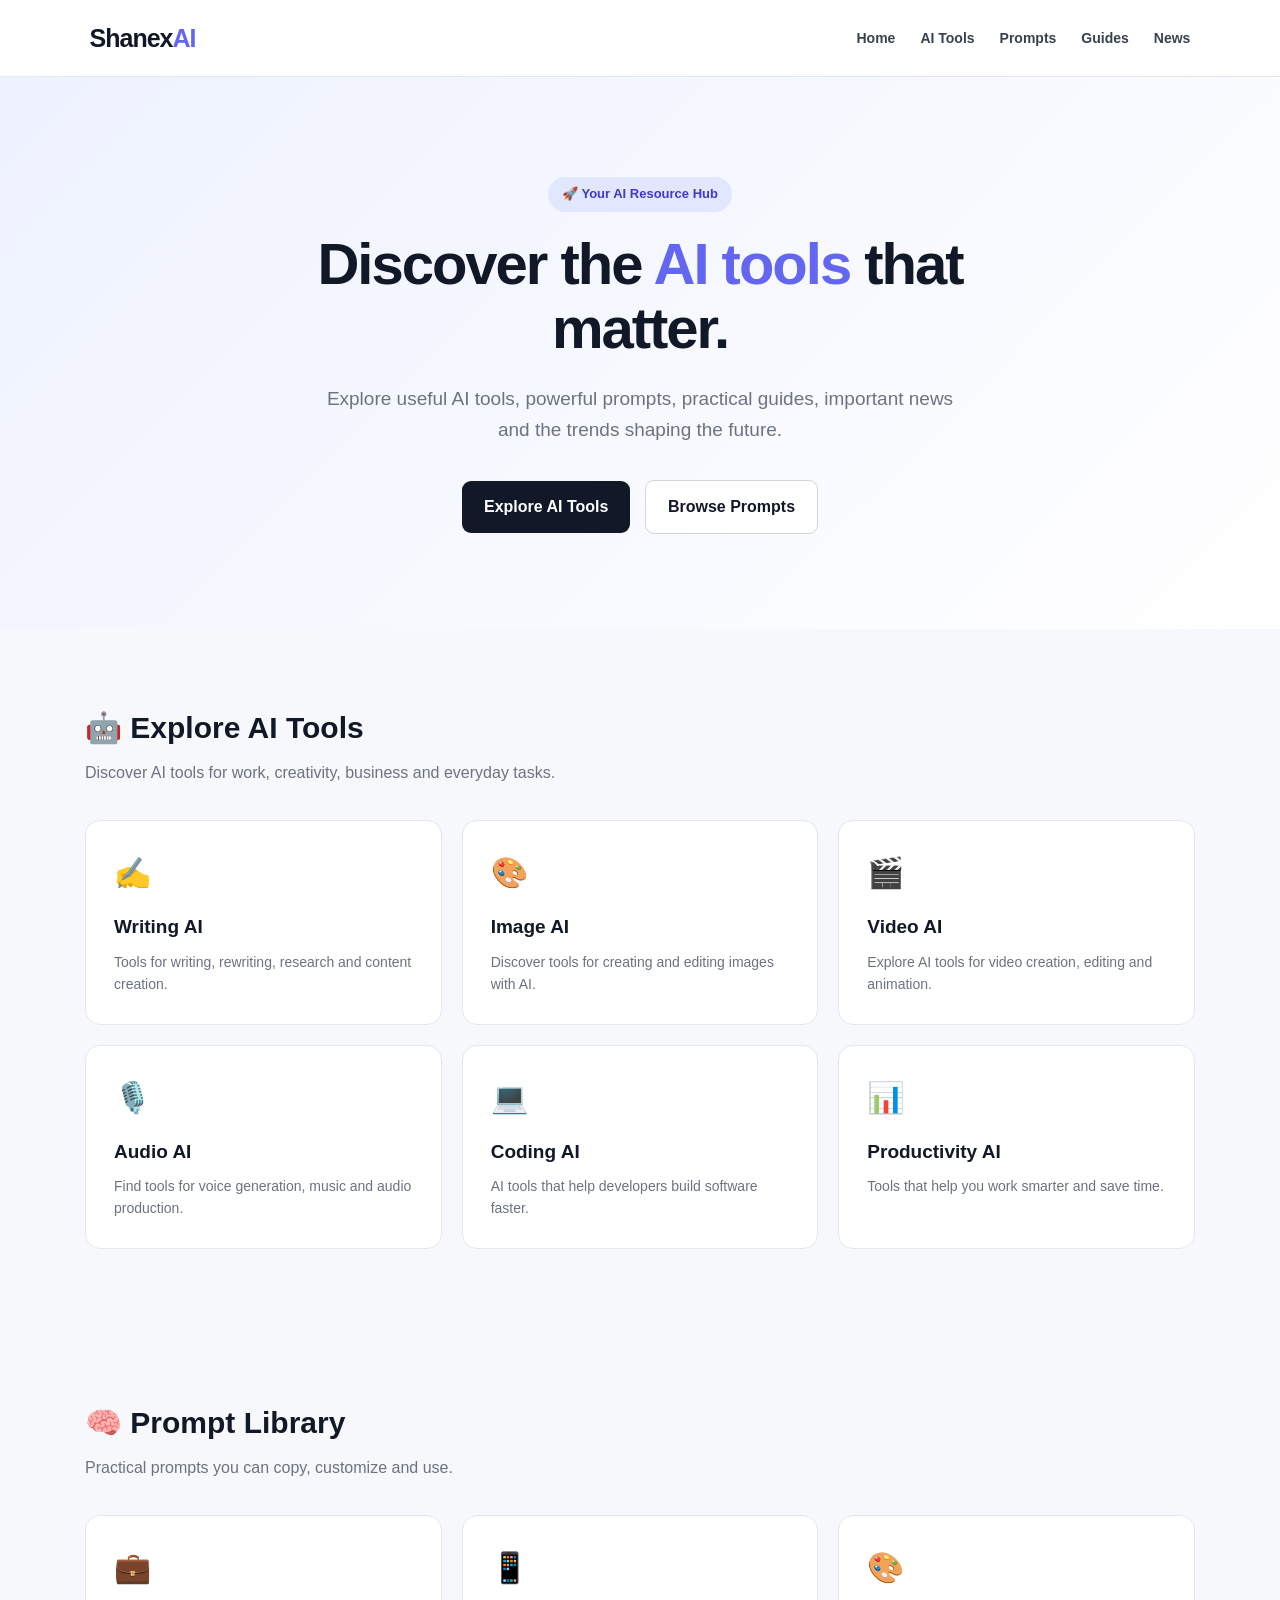
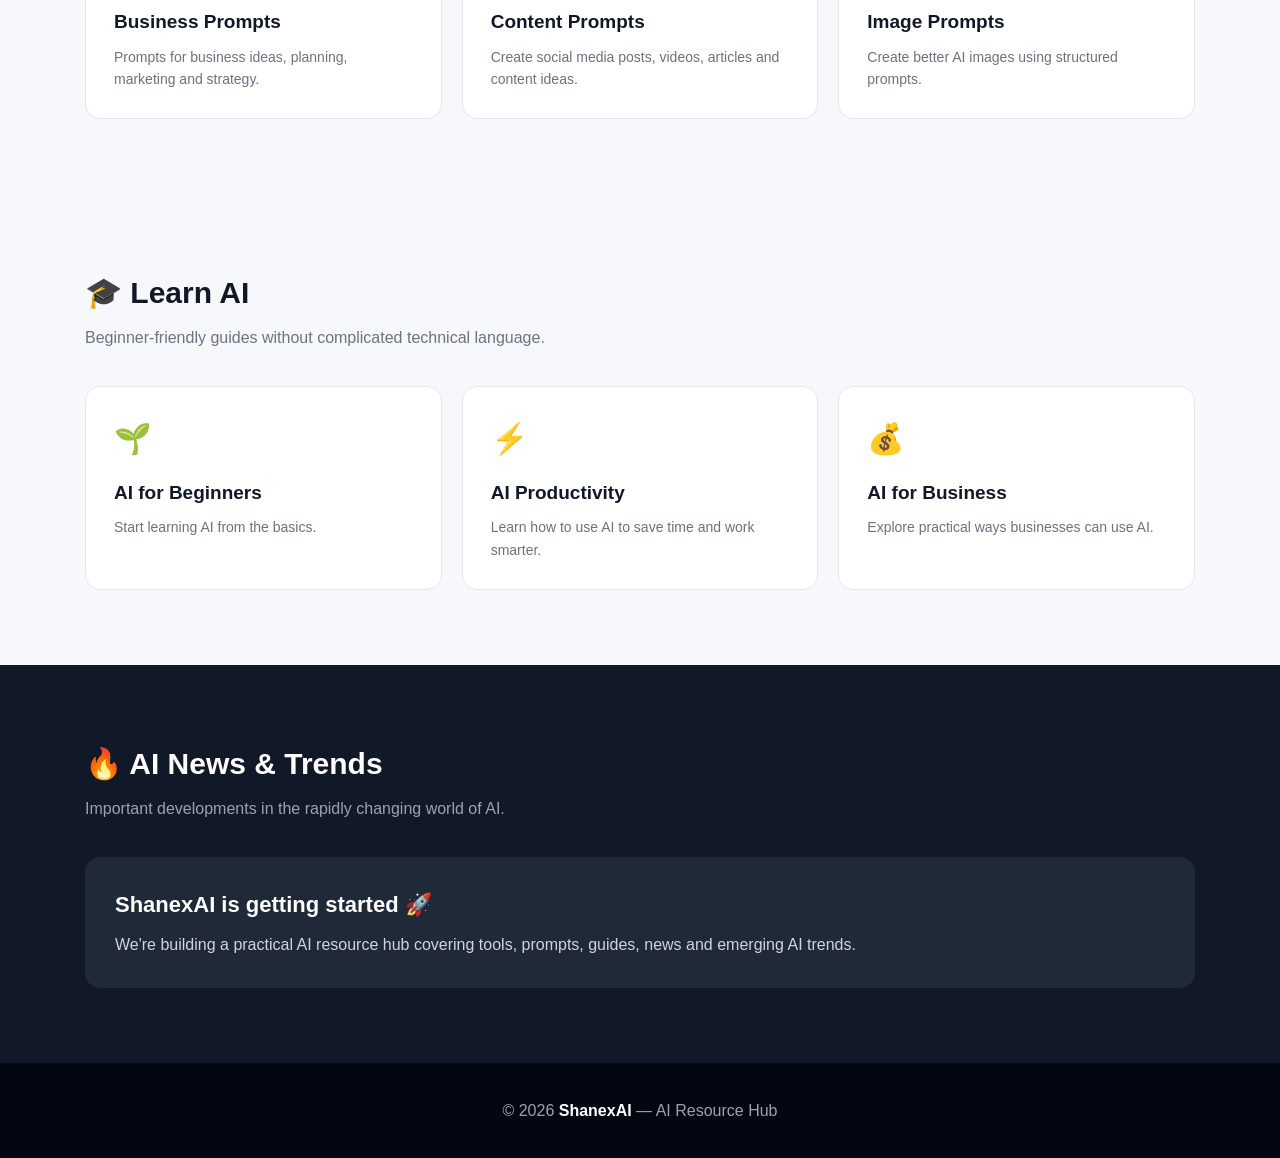
==== index.html @ 74b12514 "Update index.html" ====
<!DOCTYPE html>
<html lang="en">

<head>

    <meta charset="UTF-8">

    <meta name="viewport" content="width=device-width, initial-scale=1.0">

    <title>ShanexAI — AI Resource Hub</title>

    <meta name="description"
        content="ShanexAI is an AI resource hub for discovering AI tools, prompts, guides, news and trends.">

    <style>

        * {
            box-sizing: border-box;
            margin: 0;
            padding: 0;
        }

        body {
            font-family: Arial, Helvetica, sans-serif;
            background: #f7f8fc;
            color: #111827;
            line-height: 1.6;
        }

        /* =========================
           HEADER
        ========================= */

        header {
            background: #ffffff;
            border-bottom: 1px solid #e5e7eb;
            padding: 18px 7%;
            display: flex;
            align-items: center;
            justify-content: space-between;
            position: sticky;
            top: 0;
            z-index: 100;
        }

        .logo {
            font-size: 25px;
            font-weight: 800;
            letter-spacing: -1px;
        }

        .logo span {
            color: #6366f1;
        }

        nav {
            display: flex;
            gap: 25px;
        }

        nav a {
            text-decoration: none;
            color: #374151;
            font-size: 14px;
            font-weight: 600;
        }

        nav a:hover {
            color: #6366f1;
        }


        /* =========================
           HERO
        ========================= */

        .hero {
            text-align: center;
            padding: 100px 20px 90px;
            background: linear-gradient(135deg, #eef2ff, #ffffff);
        }

        .hero-label {
            display: inline-block;
            background: #e0e7ff;
            color: #4338ca;
            padding: 7px 14px;
            border-radius: 30px;
            font-size: 13px;
            font-weight: 700;
            margin-bottom: 20px;
        }

        .hero h1 {
            font-size: 58px;
            line-height: 1.1;
            letter-spacing: -2px;
            max-width: 800px;
            margin: auto;
        }

        .hero h1 span {
            color: #6366f1;
        }

        .hero p {
            max-width: 650px;
            margin: 25px auto;
            font-size: 19px;
            color: #6b7280;
        }

        .hero-buttons {
            margin-top: 30px;
        }

        .button {
            display: inline-block;
            padding: 13px 22px;
            border-radius: 9px;
            text-decoration: none;
            font-weight: 700;
            margin: 5px;
        }

        .button-primary {
            background: #111827;
            color: white;
        }

        .button-secondary {
            background: white;
            color: #111827;
            border: 1px solid #d1d5db;
        }


        /* =========================
           GENERAL SECTIONS
        ========================= */

        .section {
            max-width: 1150px;
            margin: auto;
            padding: 75px 20px;
        }

        .section-header {
            margin-bottom: 35px;
        }

        .section-header h2 {
            font-size: 30px;
            margin-bottom: 8px;
        }

        .section-header p {
            color: #6b7280;
        }


        /* =========================
           CARDS
        ========================= */

        .cards {
            display: grid;
            grid-template-columns: repeat(3, 1fr);
            gap: 20px;
        }

        .card {
            background: white;
            padding: 28px;
            border-radius: 15px;
            border: 1px solid #e5e7eb;
            transition: 0.2s;
        }

        .card:hover {
            transform: translateY(-4px);
            box-shadow: 0 10px 30px rgba(0,0,0,0.08);
        }

        .icon {
            font-size: 30px;
            margin-bottom: 15px;
        }

        .card h3 {
            margin-bottom: 8px;
            font-size: 19px;
        }

        .card p {
            color: #6b7280;
            font-size: 14px;
        }


        /* =========================
           FEATURED SECTION
        ========================= */

        .featured {
            background: #111827;
            color: white;
        }

        .featured .section-header p {
            color: #9ca3af;
        }

        .featured-card {
            background: #1f2937;
            padding: 30px;
            border-radius: 15px;
        }

        .featured-card h3 {
            font-size: 22px;
            margin-bottom: 10px;
        }

        .featured-card p {
            color: #d1d5db;
        }


        /* =========================
           FOOTER
        ========================= */

        footer {
            background: #030712;
            color: #9ca3af;
            text-align: center;
            padding: 35px 20px;
        }

        footer strong {
            color: white;
        }


        /* =========================
           MOBILE
        ========================= */

        @media (max-width: 800px) {

            nav {
                display: none;
            }

            .hero h1 {
                font-size: 42px;
            }

            .cards {
                grid-template-columns: 1fr;
            }

        }

    </style>

</head>


<body>


<!-- =========================
     HEADER
========================= -->

<header>

    <div class="logo">
        Shanex<span>AI</span>
    </div>

    <nav>

        <a href="#">Home</a>

        <a href="#tools">AI Tools</a>

        <a href="#prompts">Prompts</a>

        <a href="#guides">Guides</a>

        <a href="#news">News</a>

    </nav>

</header>


<!-- =========================
     HERO
========================= -->

<section class="hero">

    <div class="hero-label">
        🚀 Your AI Resource Hub
    </div>

    <h1>
        Discover the
        <span>AI tools</span>
        that matter.
    </h1>

    <p>
        Explore useful AI tools, powerful prompts, practical guides,
        important news and the trends shaping the future.
    </p>

    <div class="hero-buttons">

        <a href="#tools" class="button button-primary">
            Explore AI Tools
        </a>

        <a href="#prompts" class="button button-secondary">
            Browse Prompts
        </a>

    </div>

</section>


<!-- =========================
     TOOLS
========================= -->

<section class="section" id="tools">

    <div class="section-header">

        <h2>🤖 Explore AI Tools</h2>

        <p>
            Discover AI tools for work, creativity, business and everyday tasks.
        </p>

    </div>


    <div class="cards">

        <div class="card">

            <div class="icon">✍️</div>

            <h3>Writing AI</h3>

            <p>
                Tools for writing, rewriting, research and content creation.
            </p>

        </div>


        <div class="card">

            <div class="icon">🎨</div>

            <h3>Image AI</h3>

            <p>
                Discover tools for creating and editing images with AI.
            </p>

        </div>


        <div class="card">

            <div class="icon">🎬</div>

            <h3>Video AI</h3>

            <p>
                Explore AI tools for video creation, editing and animation.
            </p>

        </div>


        <div class="card">

            <div class="icon">🎙️</div>

            <h3>Audio AI</h3>

            <p>
                Find tools for voice generation, music and audio production.
            </p>

        </div>


        <div class="card">

            <div class="icon">💻</div>

            <h3>Coding AI</h3>

            <p>
                AI tools that help developers build software faster.
            </p>

        </div>


        <div class="card">

            <div class="icon">📊</div>

            <h3>Productivity AI</h3>

            <p>
                Tools that help you work smarter and save time.
            </p>

        </div>

    </div>

</section>


<!-- =========================
     PROMPTS
========================= -->

<section class="section" id="prompts">

    <div class="section-header">

        <h2>🧠 Prompt Library</h2>

        <p>
            Practical prompts you can copy, customize and use.
        </p>

    </div>


    <div class="cards">

        <div class="card">

            <div class="icon">💼</div>

            <h3>Business Prompts</h3>

            <p>
                Prompts for business ideas, planning, marketing and strategy.
            </p>

        </div>


        <div class="card">

            <div class="icon">📱</div>

            <h3>Content Prompts</h3>

            <p>
                Create social media posts, videos, articles and content ideas.
            </p>

        </div>


        <div class="card">

            <div class="icon">🎨</div>

            <h3>Image Prompts</h3>

            <p>
                Create better AI images using structured prompts.
            </p>

        </div>

    </div>

</section>


<!-- =========================
     GUIDES
========================= -->

<section class="section" id="guides">

    <div class="section-header">

        <h2>🎓 Learn AI</h2>

        <p>
            Beginner-friendly guides without complicated technical language.
        </p>

    </div>


    <div class="cards">

        <div class="card">

            <div class="icon">🌱</div>

            <h3>AI for Beginners</h3>

            <p>
                Start learning AI from the basics.
            </p>

        </div>


        <div class="card">

            <div class="icon">⚡</div>

            <h3>AI Productivity</h3>

            <p>
                Learn how to use AI to save time and work smarter.
            </p>

        </div>


        <div class="card">

            <div class="icon">💰</div>

            <h3>AI for Business</h3>

            <p>
                Explore practical ways businesses can use AI.
            </p>

        </div>

    </div>

</section>


<!-- =========================
     NEWS
========================= -->

<section class="featured" id="news">

    <div class="section">

        <div class="section-header">

            <h2>🔥 AI News & Trends</h2>

            <p>
                Important developments in the rapidly changing world of AI.
            </p>

        </div>


        <div class="featured-card">

            <h3>
                ShanexAI is getting started 🚀
            </h3>

            <p>
                We're building a practical AI resource hub covering
                tools, prompts, guides, news and emerging AI trends.
            </p>

        </div>

    </div>

</section>


<!-- =========================
     FOOTER
========================= -->

<footer>

    <p>
        © 2026 <strong>ShanexAI</strong> — AI Resource Hub
    </p>

</footer>


</body>

</html>
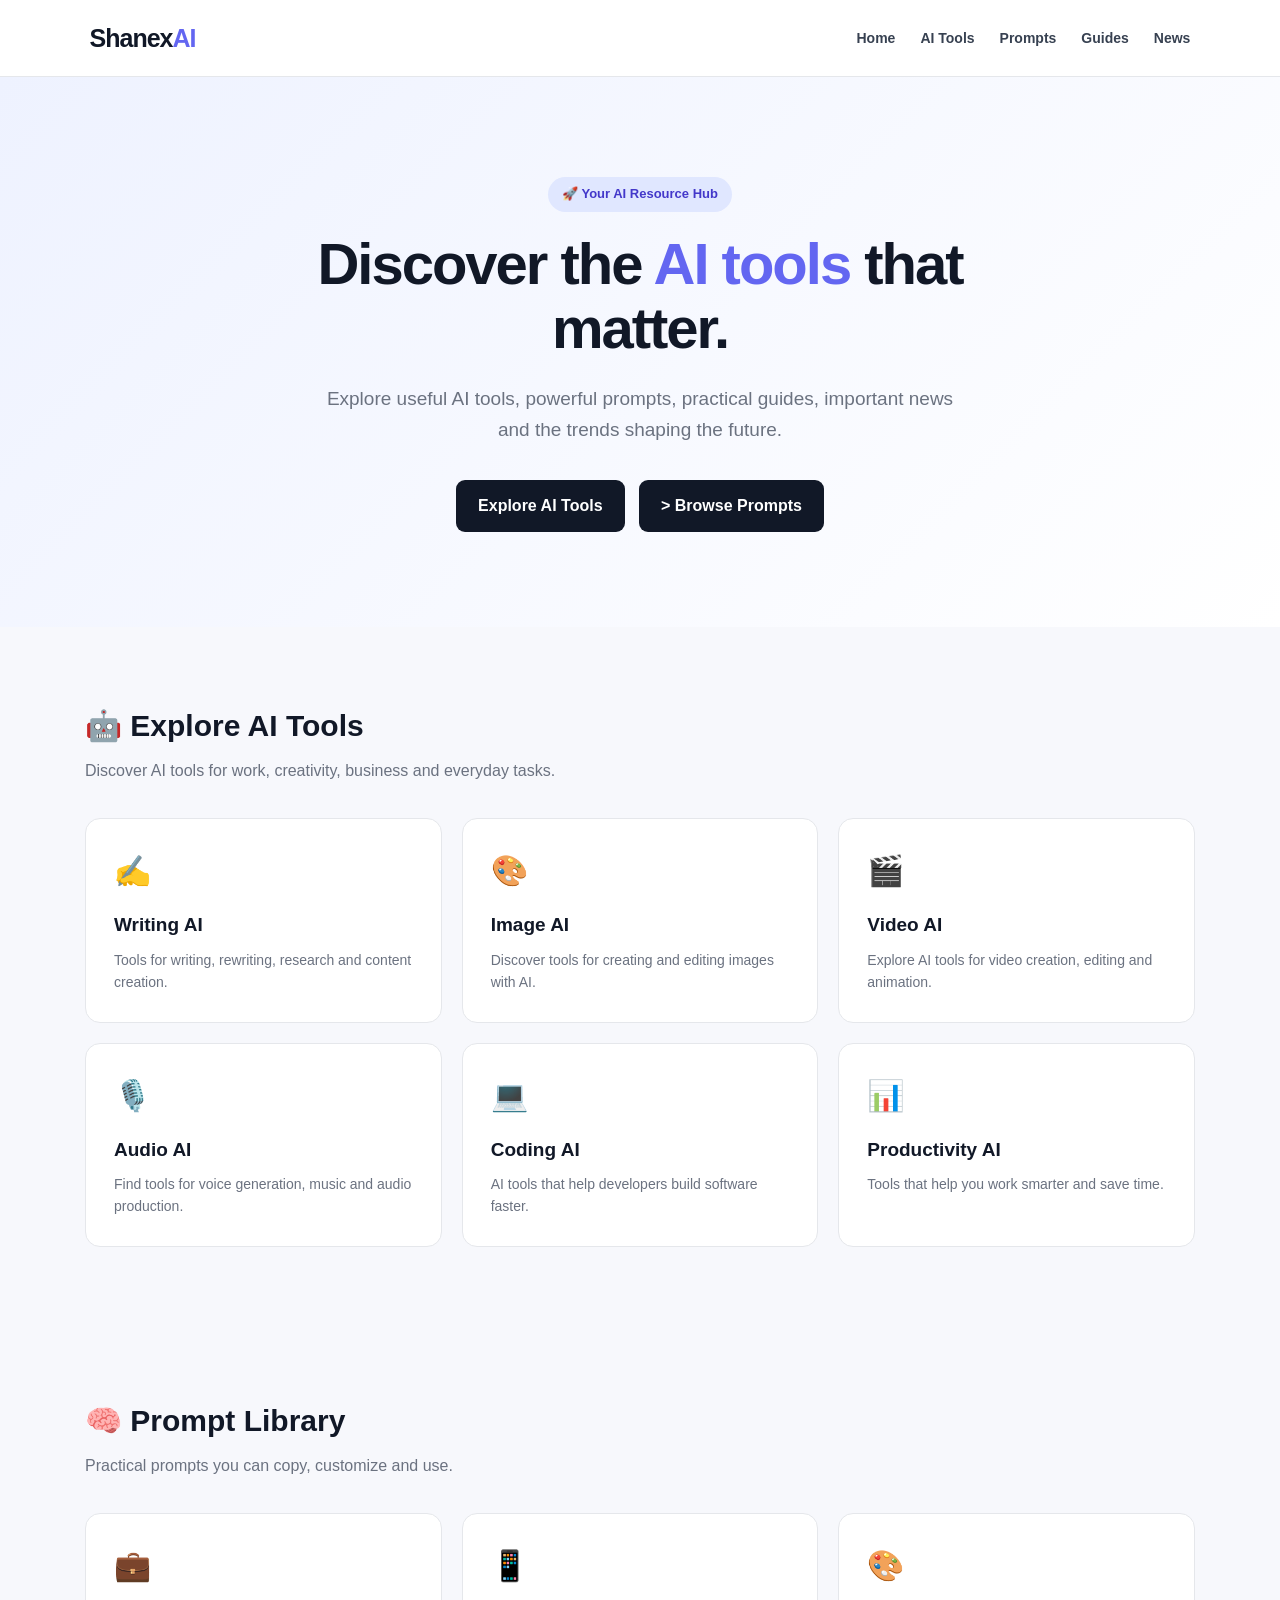
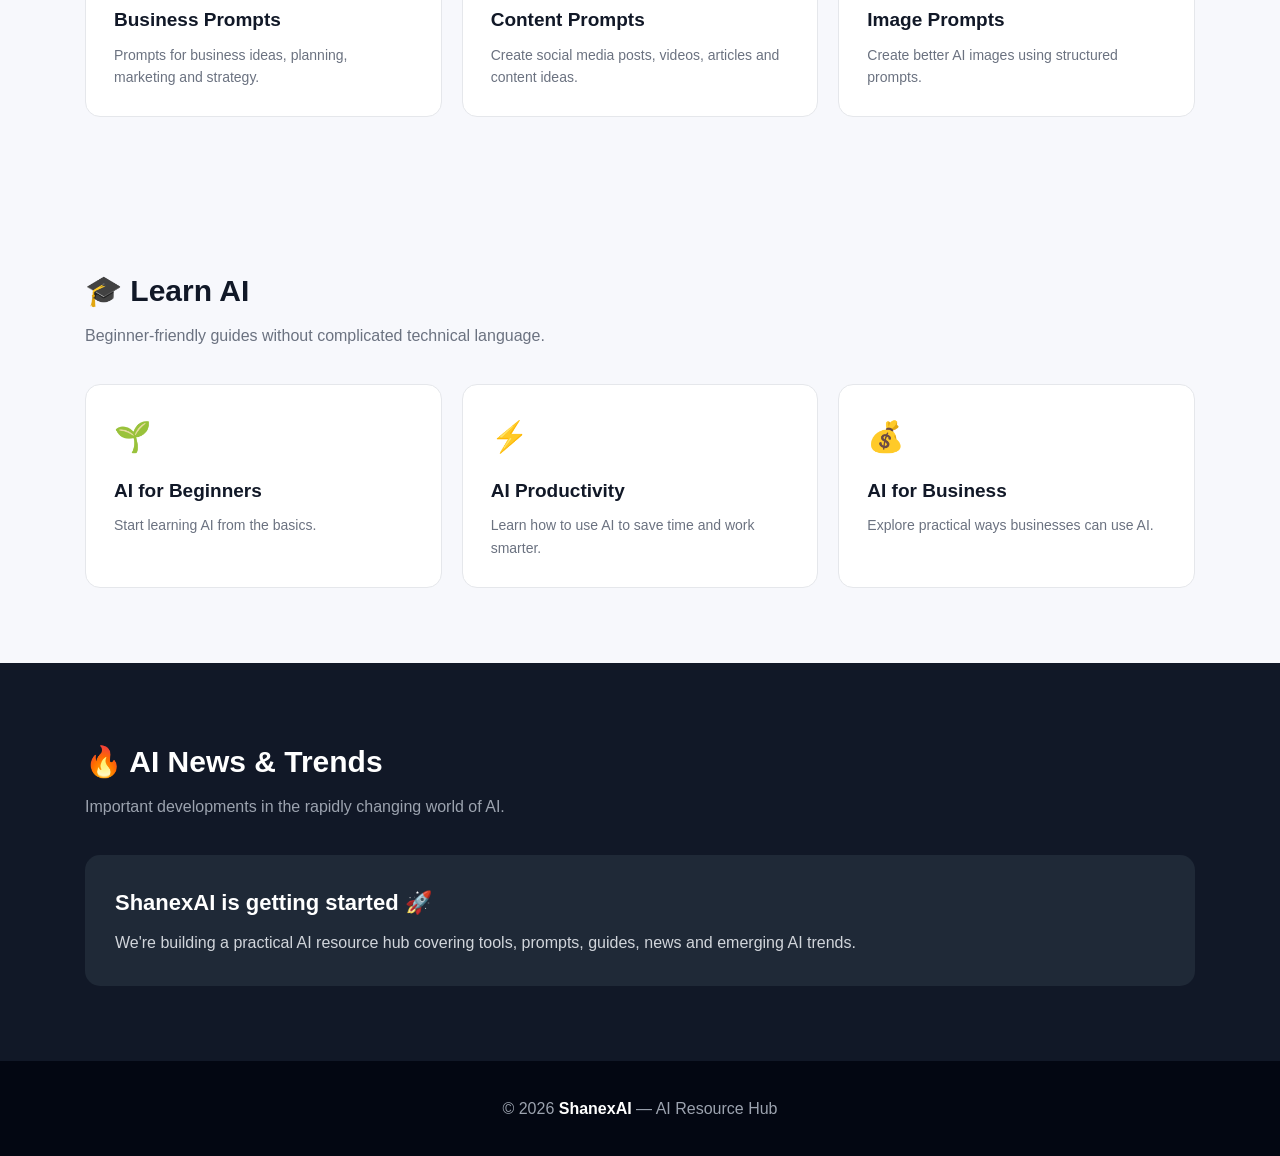
==== commit 1809d7ae: "Update index.html" ====
--- a/index.html
+++ b/index.html
@@ -12,258 +12,7 @@
     <meta name="description"
         content="ShanexAI is an AI resource hub for discovering AI tools, prompts, guides, news and trends.">
 
-    <style>
-
-        * {
-            box-sizing: border-box;
-            margin: 0;
-            padding: 0;
-        }
-
-        body {
-            font-family: Arial, Helvetica, sans-serif;
-            background: #f7f8fc;
-            color: #111827;
-            line-height: 1.6;
-        }
-
-        /* =========================
-           HEADER
-        ========================= */
-
-        header {
-            background: #ffffff;
-            border-bottom: 1px solid #e5e7eb;
-            padding: 18px 7%;
-            display: flex;
-            align-items: center;
-            justify-content: space-between;
-            position: sticky;
-            top: 0;
-            z-index: 100;
-        }
-
-        .logo {
-            font-size: 25px;
-            font-weight: 800;
-            letter-spacing: -1px;
-        }
-
-        .logo span {
-            color: #6366f1;
-        }
-
-        nav {
-            display: flex;
-            gap: 25px;
-        }
-
-        nav a {
-            text-decoration: none;
-            color: #374151;
-            font-size: 14px;
-            font-weight: 600;
-        }
-
-        nav a:hover {
-            color: #6366f1;
-        }
-
-
-        /* =========================
-           HERO
-        ========================= */
-
-        .hero {
-            text-align: center;
-            padding: 100px 20px 90px;
-            background: linear-gradient(135deg, #eef2ff, #ffffff);
-        }
-
-        .hero-label {
-            display: inline-block;
-            background: #e0e7ff;
-            color: #4338ca;
-            padding: 7px 14px;
-            border-radius: 30px;
-            font-size: 13px;
-            font-weight: 700;
-            margin-bottom: 20px;
-        }
-
-        .hero h1 {
-            font-size: 58px;
-            line-height: 1.1;
-            letter-spacing: -2px;
-            max-width: 800px;
-            margin: auto;
-        }
-
-        .hero h1 span {
-            color: #6366f1;
-        }
-
-        .hero p {
-            max-width: 650px;
-            margin: 25px auto;
-            font-size: 19px;
-            color: #6b7280;
-        }
-
-        .hero-buttons {
-            margin-top: 30px;
-        }
-
-        .button {
-            display: inline-block;
-            padding: 13px 22px;
-            border-radius: 9px;
-            text-decoration: none;
-            font-weight: 700;
-            margin: 5px;
-        }
-
-        .button-primary {
-            background: #111827;
-            color: white;
-        }
-
-        .button-secondary {
-            background: white;
-            color: #111827;
-            border: 1px solid #d1d5db;
-        }
-
-
-        /* =========================
-           GENERAL SECTIONS
-        ========================= */
-
-        .section {
-            max-width: 1150px;
-            margin: auto;
-            padding: 75px 20px;
-        }
-
-        .section-header {
-            margin-bottom: 35px;
-        }
-
-        .section-header h2 {
-            font-size: 30px;
-            margin-bottom: 8px;
-        }
-
-        .section-header p {
-            color: #6b7280;
-        }
-
-
-        /* =========================
-           CARDS
-        ========================= */
-
-        .cards {
-            display: grid;
-            grid-template-columns: repeat(3, 1fr);
-            gap: 20px;
-        }
-
-        .card {
-            background: white;
-            padding: 28px;
-            border-radius: 15px;
-            border: 1px solid #e5e7eb;
-            transition: 0.2s;
-        }
-
-        .card:hover {
-            transform: translateY(-4px);
-            box-shadow: 0 10px 30px rgba(0,0,0,0.08);
-        }
-
-        .icon {
-            font-size: 30px;
-            margin-bottom: 15px;
-        }
-
-        .card h3 {
-            margin-bottom: 8px;
-            font-size: 19px;
-        }
-
-        .card p {
-            color: #6b7280;
-            font-size: 14px;
-        }
-
-
-        /* =========================
-           FEATURED SECTION
-        ========================= */
-
-        .featured {
-            background: #111827;
-            color: white;
-        }
-
-        .featured .section-header p {
-            color: #9ca3af;
-        }
-
-        .featured-card {
-            background: #1f2937;
-            padding: 30px;
-            border-radius: 15px;
-        }
-
-        .featured-card h3 {
-            font-size: 22px;
-            margin-bottom: 10px;
-        }
-
-        .featured-card p {
-            color: #d1d5db;
-        }
-
-
-        /* =========================
-           FOOTER
-        ========================= */
-
-        footer {
-            background: #030712;
-            color: #9ca3af;
-            text-align: center;
-            padding: 35px 20px;
-        }
-
-        footer strong {
-            color: white;
-        }
-
-
-        /* =========================
-           MOBILE
-        ========================= */
-
-        @media (max-width: 800px) {
-
-            nav {
-                display: none;
-            }
-
-            .hero h1 {
-                font-size: 42px;
-            }
-
-            .cards {
-                grid-template-columns: 1fr;
-            }
-
-        }
-
-    </style>
+    <link rel="stylesheet" href="css/style.css">
 
 </head>
 
@@ -285,9 +34,9 @@
 
         <a href="#">Home</a>
 
-        <a href="#tools">AI Tools</a>
-
-        <a href="#prompts">Prompts</a>
+        <a href="tools.html">AI Tools</a>
+
+        <a href="prompts.html">Prompts</a>
 
         <a href="#guides">Guides</a>
 
@@ -321,11 +70,11 @@
 
     <div class="hero-buttons">
 
-        <a href="#tools" class="button button-primary">
+        <a href="#tools.html" class="button button-primary">
             Explore AI Tools
         </a>
 
-        <a href="#prompts" class="button button-secondary">
+        <a href="prompts.html" class="button button-primary">>
             Browse Prompts
         </a>
 
--- a/css/style.css
+++ b/css/style.css
@@ -0,0 +1,386 @@
+* {
+    box-sizing: border-box;
+    margin: 0;
+    padding: 0;
+}
+
+body {
+    font-family: Arial, Helvetica, sans-serif;
+    background: #f7f8fc;
+    color: #111827;
+    line-height: 1.6;
+}
+
+
+/* =========================
+   HEADER
+========================= */
+
+header {
+    background: white;
+    border-bottom: 1px solid #e5e7eb;
+    padding: 18px 7%;
+
+    display: flex;
+    align-items: center;
+    justify-content: space-between;
+
+    position: sticky;
+    top: 0;
+    z-index: 100;
+}
+
+.logo {
+    font-size: 25px;
+    font-weight: 800;
+    letter-spacing: -1px;
+}
+
+.logo span {
+    color: #6366f1;
+}
+
+nav {
+    display: flex;
+    gap: 25px;
+}
+
+nav a {
+    text-decoration: none;
+    color: #374151;
+    font-size: 14px;
+    font-weight: 600;
+}
+
+nav a:hover {
+    color: #6366f1;
+}
+
+
+/* =========================
+   HERO
+========================= */
+
+.hero {
+    text-align: center;
+    padding: 100px 20px 90px;
+    background: linear-gradient(135deg, #eef2ff, #ffffff);
+}
+
+.hero-label {
+    display: inline-block;
+    background: #e0e7ff;
+    color: #4338ca;
+    padding: 7px 14px;
+    border-radius: 30px;
+    font-size: 13px;
+    font-weight: 700;
+    margin-bottom: 20px;
+}
+
+.hero h1 {
+    font-size: 58px;
+    line-height: 1.1;
+    letter-spacing: -2px;
+    max-width: 800px;
+    margin: auto;
+}
+
+.hero h1 span {
+    color: #6366f1;
+}
+
+.hero p {
+    max-width: 650px;
+    margin: 25px auto;
+    font-size: 19px;
+    color: #6b7280;
+}
+
+.hero-buttons {
+    margin-top: 30px;
+}
+
+.button {
+    display: inline-block;
+    padding: 13px 22px;
+    border-radius: 9px;
+    text-decoration: none;
+    font-weight: 700;
+    margin: 5px;
+}
+
+.button-primary {
+    background: #111827;
+    color: white;
+}
+
+.button-secondary {
+    background: white;
+    color: #111827;
+    border: 1px solid #d1d5db;
+}
+
+
+/* =========================
+   GENERAL SECTIONS
+========================= */
+
+.section {
+    max-width: 1150px;
+    margin: auto;
+    padding: 75px 20px;
+}
+
+.section-header {
+    margin-bottom: 35px;
+}
+
+.section-header h2 {
+    font-size: 30px;
+    margin-bottom: 8px;
+}
+
+.section-header p {
+    color: #6b7280;
+}
+
+
+/* =========================
+   CARDS
+========================= */
+
+.cards {
+    display: grid;
+    grid-template-columns: repeat(3, 1fr);
+    gap: 20px;
+}
+
+.card {
+    background: white;
+    padding: 28px;
+    border-radius: 15px;
+    border: 1px solid #e5e7eb;
+    transition: 0.2s;
+}
+
+.card:hover {
+    transform: translateY(-4px);
+    box-shadow: 0 10px 30px rgba(0,0,0,0.08);
+}
+
+.icon {
+    font-size: 30px;
+    margin-bottom: 15px;
+}
+
+.card h3 {
+    margin-bottom: 8px;
+    font-size: 19px;
+}
+
+.card p {
+    color: #6b7280;
+    font-size: 14px;
+}
+
+
+/* =========================
+   FEATURED SECTION
+========================= */
+
+.featured {
+    background: #111827;
+    color: white;
+}
+
+.featured .section-header p {
+    color: #9ca3af;
+}
+
+.featured-card {
+    background: #1f2937;
+    padding: 30px;
+    border-radius: 15px;
+}
+
+.featured-card h3 {
+    font-size: 22px;
+    margin-bottom: 10px;
+}
+
+.featured-card p {
+    color: #d1d5db;
+}
+
+
+/* =========================
+   TOOL PAGE
+========================= */
+
+.search-container {
+    max-width: 700px;
+    margin: 35px auto 0;
+}
+
+.search-box {
+    width: 100%;
+    padding: 16px 20px;
+    border: 1px solid #d1d5db;
+    border-radius: 10px;
+    font-size: 16px;
+    outline: none;
+}
+
+.search-box:focus {
+    border-color: #6366f1;
+}
+
+.categories {
+    display: flex;
+    flex-wrap: wrap;
+    gap: 10px;
+    margin-bottom: 40px;
+}
+
+.category {
+    background: white;
+    border: 1px solid #d1d5db;
+    padding: 9px 16px;
+    border-radius: 30px;
+    cursor: pointer;
+    font-weight: 600;
+    font-size: 14px;
+}
+
+.category:hover {
+    background: #eef2ff;
+    border-color: #6366f1;
+}
+
+.tools-grid {
+    display: grid;
+    grid-template-columns: repeat(3, 1fr);
+    gap: 20px;
+}
+
+.tool-card {
+    background: white;
+    border: 1px solid #e5e7eb;
+    border-radius: 15px;
+    padding: 25px;
+    transition: 0.2s;
+}
+
+.tool-card:hover {
+    transform: translateY(-4px);
+    box-shadow: 0 10px 30px rgba(0,0,0,0.08);
+}
+
+.tool-icon {
+    width: 55px;
+    height: 55px;
+    border-radius: 12px;
+    background: #eef2ff;
+
+    display: flex;
+    align-items: center;
+    justify-content: center;
+
+    font-size: 27px;
+    margin-bottom: 18px;
+}
+
+.tool-card h3 {
+    margin-bottom: 7px;
+}
+
+.tool-category {
+    display: inline-block;
+    font-size: 12px;
+    background: #f3f4f6;
+    padding: 4px 9px;
+    border-radius: 20px;
+    margin-bottom: 12px;
+}
+
+.tool-card p {
+    color: #6b7280;
+    font-size: 14px;
+    margin-bottom: 18px;
+}
+
+.tool-link {
+    text-decoration: none;
+    font-weight: 700;
+    color: #6366f1;
+}
+
+
+/* =========================
+   FOOTER
+========================= */
+
+footer {
+    background: #030712;
+    color: #9ca3af;
+    text-align: center;
+    padding: 35px 20px;
+}
+
+footer strong {
+    color: white;
+}
+
+
+/* =========================
+   MOBILE
+========================= */
+
+@media (max-width: 800px) {
+
+    nav {
+        display: none;
+    }
+
+    .hero h1 {
+        font-size: 42px;
+    }
+
+    .cards {
+        grid-template-columns: 1fr;
+    }
+.no-results {
+    display: none;
+    text-align: center;
+    padding: 50px 20px;
+    color: #6b7280;
+}
+
+.no-results h3 {
+    color: #111827;
+    font-size: 22px;
+    margin-bottom: 8px;
+}
+    .tools-grid {
+        grid-template-columns: 1fr;
+    }
+
+}
+.category.active {
+    background: #111827;
+    color: white;
+    border-color: #111827;
+}
+.tool-pricing {
+    display: inline-block;
+    font-size: 12px;
+    background: #ecfdf5;
+    color: #047857;
+    padding: 4px 9px;
+    border-radius: 20px;
+    margin-left: 5px;
+    margin-bottom: 12px;
+    text-transform: capitalize;
+    font-weight: 600;
+}
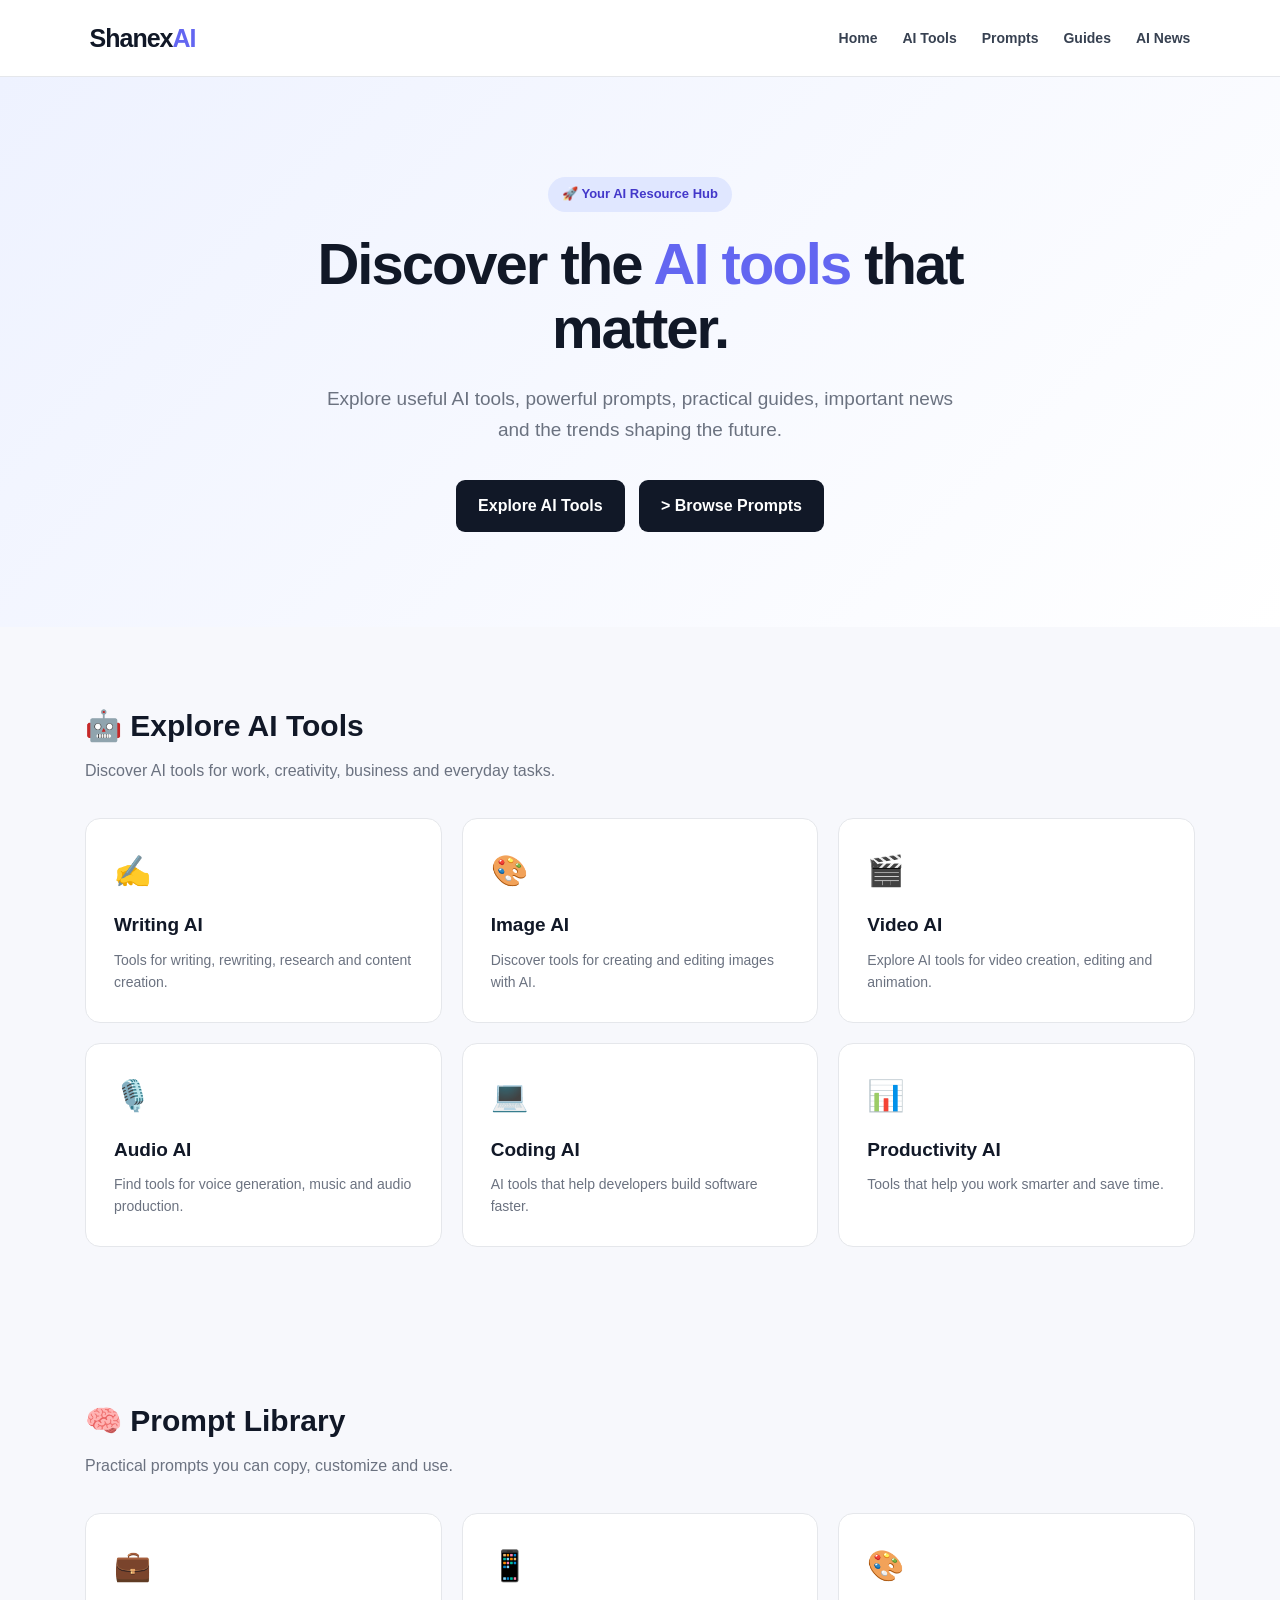
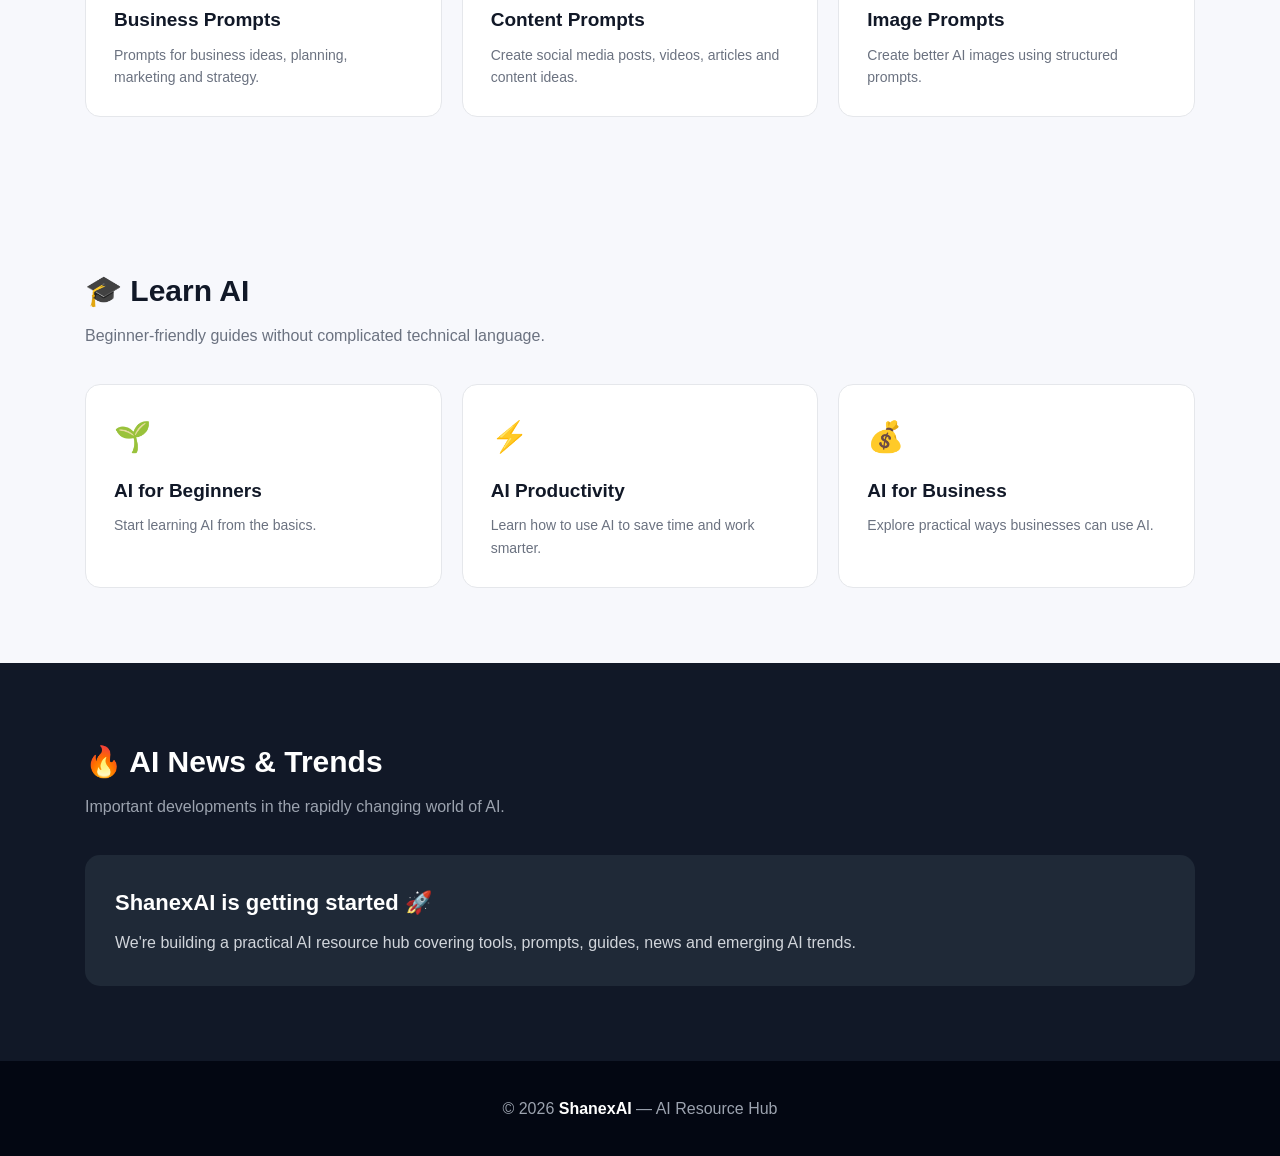
==== commit b1de2592: "Update index.html" ====
--- a/index.html
+++ b/index.html
@@ -38,9 +38,9 @@
 
         <a href="prompts.html">Prompts</a>
 
-        <a href="#guides">Guides</a>
-
-        <a href="#news">News</a>
+        <a href="guides.html">Guides</a>
+
+        <a href="news.html">AI News</a>
 
     </nav>
 
--- a/css/style.css
+++ b/css/style.css
@@ -384,3 +384,101 @@
     text-transform: capitalize;
     font-weight: 600;
 }
+/* =========================
+   PROMPT DETAIL PAGE
+========================= */
+
+.prompt-detail {
+    max-width: 850px;
+    margin: 40px auto;
+    text-align: center;
+}
+
+.prompt-detail .tool-icon {
+    font-size: 50px;
+    margin-bottom: 15px;
+}
+
+.prompt-detail .tool-category {
+    display: inline-block;
+    margin-bottom: 15px;
+}
+
+.prompt-detail h1 {
+    font-size: 42px;
+    margin-bottom: 15px;
+}
+
+.prompt-description {
+    max-width: 650px;
+    margin: 0 auto 35px;
+    font-size: 18px;
+    line-height: 1.7;
+    opacity: 0.8;
+}
+
+.prompt-box {
+    text-align: left;
+    background: #f8fafc;
+    border: 1px solid #e2e8f0;
+    border-radius: 16px;
+    padding: 30px;
+    margin-bottom: 25px;
+    overflow-x: auto;
+}
+
+.prompt-box h2 {
+    margin-top: 0;
+    margin-bottom: 20px;
+    font-size: 20px;
+}
+
+.prompt-box pre {
+    white-space: pre-wrap;
+    font-family: inherit;
+    font-size: 15px;
+    line-height: 1.7;
+    margin: 0;
+}
+
+#copyFullPrompt {
+    cursor: pointer;
+}
+/* =========================
+   BACK TO PROMPTS
+========================= */
+
+.back-to-prompts {
+    display: inline-block;
+    margin-bottom: 30px;
+    text-decoration: none;
+    font-weight: 600;
+    opacity: 0.75;
+    transition: opacity 0.2s ease;
+}
+
+.back-to-prompts:hover {
+    opacity: 1;
+}
+/* =========================
+   COPY PROMPT BUTTON
+========================= */
+
+#copyFullPrompt {
+    min-width: 180px;
+    padding: 13px 24px;
+    font-size: 15px;
+    font-weight: 600;
+    border: none;
+    border-radius: 10px;
+    transition: transform 0.2s ease,
+                opacity 0.2s ease;
+}
+
+#copyFullPrompt:hover {
+    transform: translateY(-2px);
+}
+
+#copyFullPrompt:active {
+    transform: translateY(0);
+}
